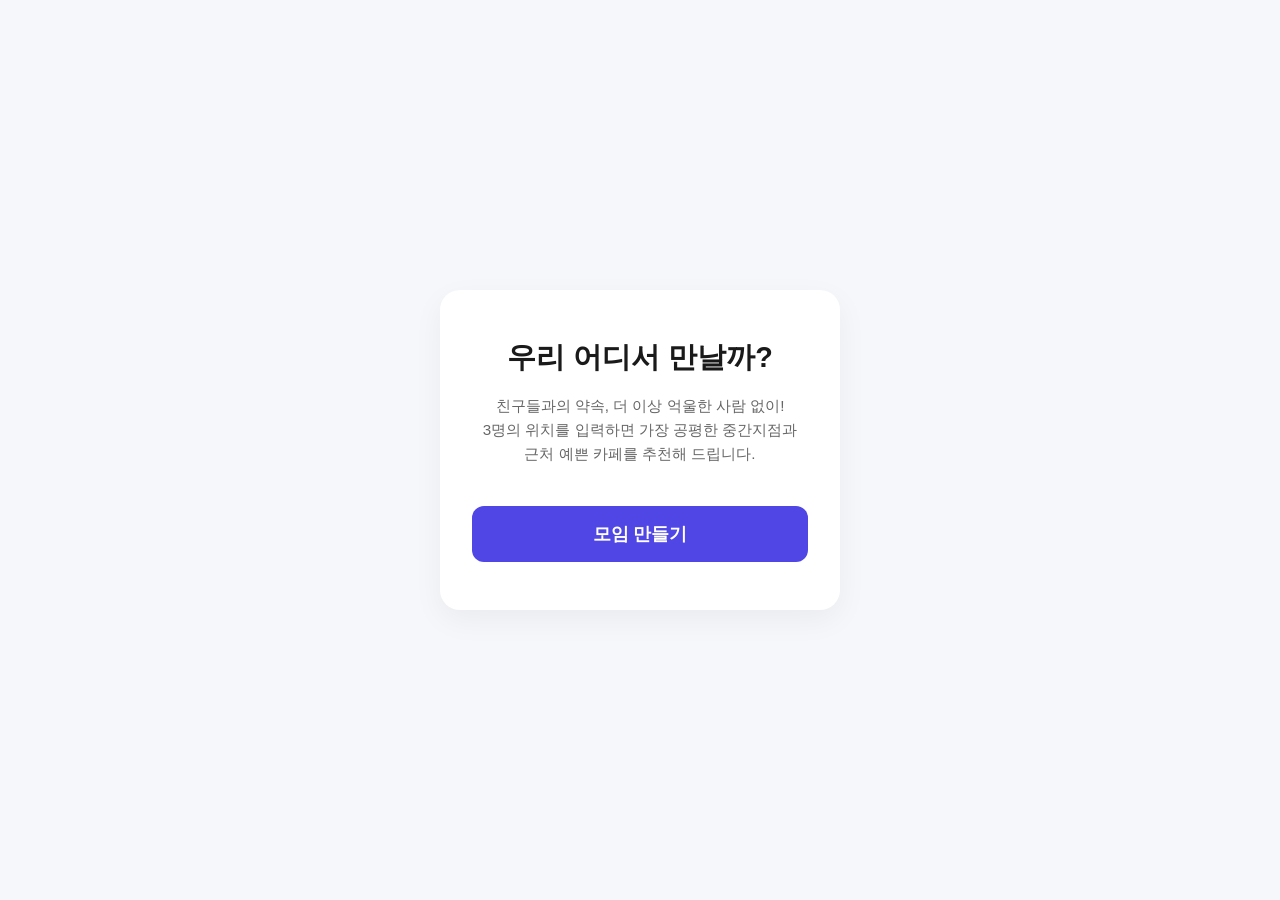
==== frontend/index.html @ 12eb3074 "중복 프로젝트 파일 정리" ====
<!DOCTYPE html>
<html lang="ko">
<head>
    <meta charset="UTF-8">
    <meta name="viewport" content="width=device-width, initial-scale=1.0">
    <title>약속 중간지점 추천 서비스</title>
    <!-- CSS 파일 연결 -->
    <link rel="stylesheet" href="style.css">
</head>
<body>
    <div class="container">
        <!-- 서비스 제목 및 설명 -->
        <header class="header-section">
            <h1 class="title">우리 어디서 만날까?</h1>
            <p class="description">
                친구들과의 약속, 더 이상 억울한 사람 없이!<br>
                3명의 위치를 입력하면 가장 공평한 중간지점과<br>근처 예쁜 카페를 추천해 드립니다.
            </p>
        </header>

        <!-- 모임 만들기 버튼 -->
        <div class="button-section">
            <button id="createRoomBtn" class="create-btn">모임 만들기</button>
        </div>
    </div>

    <!-- 페이지 이동을 위한 자바스크립트 추가 -->
    <script>
        document.getElementById('createRoomBtn').addEventListener('click', function() {
            // page2.html로 이동
            window.location.href = 'page2.html';
        });
    </script>
</body>
</html>
---- frontend/style.css ----
/* 기본 여백 없애기 및 폰트 설정 */
* {
    margin: 0;
    padding: 0;
    box-sizing: border-box;
    font-family: 'Pretendard', -apple-system, BlinkMacSystemFont, 'Segoe UI', Roboto, sans-serif;
}

/* 화면 전체 배경 및 가운데 정렬 */
body {
    background-color: #f5f7fa; /* 아주 연한 회색/파란색 배경 */
    display: flex;
    justify-content: center;
    align-items: center;
    height: 100vh; /* 화면 전체 높이 사용 */
    color: #333;
}

/* 메인 하얀색 박스 디자인 */
.container {
    background-color: #ffffff;
    padding: 3rem 2rem;
    border-radius: 20px; /* 둥근 모서리 */
    box-shadow: 0 10px 30px rgba(0, 0, 0, 0.05); /* 부드러운 그림자 */
    text-align: center;
    max-width: 400px;
    width: 90%;
}

/* 제목 디자인 */
.title {
    font-size: 1.8rem;
    font-weight: 700;
    margin-bottom: 1rem;
    color: #1a1a1a;
}

/* 설명 문구 디자인 */
.description {
    font-size: 0.95rem;
    color: #666;
    line-height: 1.6;
    margin-bottom: 2.5rem;
}

/* 모임 만들기 버튼 디자인 */
.create-btn {
    background-color: #4F46E5; /* 모던한 인디고(파란색) 계열 */
    color: #ffffff;
    border: none;
    padding: 1rem 2rem;
    font-size: 1.1rem;
    font-weight: 600;
    border-radius: 12px;
    width: 100%; /* 박스 가로길이에 꽉 차게 */
    cursor: pointer;
    transition: all 0.2s ease;
}

/* 마우스를 올렸을 때 버튼 효과 */
.create-btn:hover {
    background-color: #4338CA;
    transform: translateY(-2px); /* 살짝 위로 떠오르는 효과 */
    box-shadow: 0 4px 12px rgba(79, 70, 229, 0.3);
}

/* 버튼을 클릭했을 때 효과 */
.create-btn:active {
    transform: translateY(0);
}/* --- 위치 입력 화면 전용 추가 디자인 --- */
.status-bar {
    background-color: #EEF2FF;
    color: #4F46E5;
    padding: 0.5rem 1rem;
    border-radius: 8px;
    font-weight: 600;
    font-size: 0.9rem;
    display: flex;
    justify-content: space-between;
    margin-bottom: 1.5rem;
}

.form-section {
    text-align: left;
}

.input-group {
    margin-bottom: 1.2rem;
}

.input-group label {
    display: block;
    font-size: 0.9rem;
    font-weight: 600;
    color: #374151;
    margin-bottom: 0.5rem;
}

.input-field {
    width: 100%;
    padding: 0.8rem 1rem;
    border: 1px solid #D1D5DB;
    border-radius: 8px;
    font-size: 1rem;
    outline: none;
    transition: border-color 0.2s;
}

.input-field:focus {
    border-color: #4F46E5;
}

.address-search-box {
    display: flex;
    gap: 0.5rem;
}

.address-search-box .input-field {
    flex: 1; /* 남는 공간 다 차지하기 */
    background-color: #F9FAFB;
    cursor: not-allowed;
}

.search-btn {
    background-color: #111827;
    color: white;
    border: none;
    padding: 0 1rem;
    border-radius: 8px;
    font-weight: 600;
    cursor: pointer;
    white-space: nowrap;
}

.search-btn:hover {
    background-color: #374151;
}/* --- 결과 화면(result.html) 전용 추가 디자인 --- */
.result-container {
    max-width: 450px; /* 지도가 들어가서 가로로 살짝 더 넓게 */
    padding: 2rem;
}

/* 지도 영역 박스 디자인 */
.map-wrapper {
    width: 100%;
    height: 250px;
    background-color: #e5e7eb;
    border-radius: 12px;
    margin-bottom: 1.5rem;
    overflow: hidden;
    border: 1px solid #d1d5db;
}

.map-area {
    width: 100%;
    height: 100%;
}

/* 카페 리스트 디자인 */
.sub-title {
    text-align: left;
    font-size: 1.1rem;
    margin-bottom: 1rem;
    color: #1f2937;
    font-weight: 700;
}

.cafe-list-section {
    text-align: left;
    margin-bottom: 2rem;
    max-height: 250px;
    overflow-y: auto; /* 카페가 많아지면 스크롤 생김 */
}

.cafe-item {
    display: flex;
    justify-content: space-between;
    align-items: center;
    padding: 1rem;
    background-color: #f9fafb;
    border-radius: 8px;
    margin-bottom: 0.8rem;
    border: 1px solid #e5e7eb;
    transition: all 0.2s ease;
}

.cafe-item:hover {
    background-color: #EEF2FF;
    border-color: #4F46E5;
    cursor: pointer;
}

.cafe-info h4 {
    font-size: 1rem;
    color: #111827;
    margin-bottom: 0.3rem;
}

.cafe-info p {
    font-size: 0.85rem;
    color: #6b7280;
}

.distance {
    font-size: 0.9rem;
    font-weight: 700;
    color: #4f46e5;
}

/* 하단 버튼 3개 디자인 */
.action-buttons {
    display: flex;
    flex-direction: column;
    gap: 0.7rem;
}

.action-btn {
    padding: 1rem;
    border: none;
    border-radius: 10px;
    font-size: 1rem;
    font-weight: 600;
    cursor: pointer;
    color: white;
    transition: opacity 0.2s;
}

.action-btn:hover {
    opacity: 0.85;
}

/* 교수님 요청 버튼 색상 포인트[cite: 12] */
.kakao-btn {
    background-color: #FEE500;
    color: #191919; /* 카톡 노란색 바탕엔 까만 글씨 */
}

.map-btn {
    background-color: #3B82F6; /* 파란색 */
}

.exit-btn {
    background-color: #EF4444; /* 빨간색 */
}
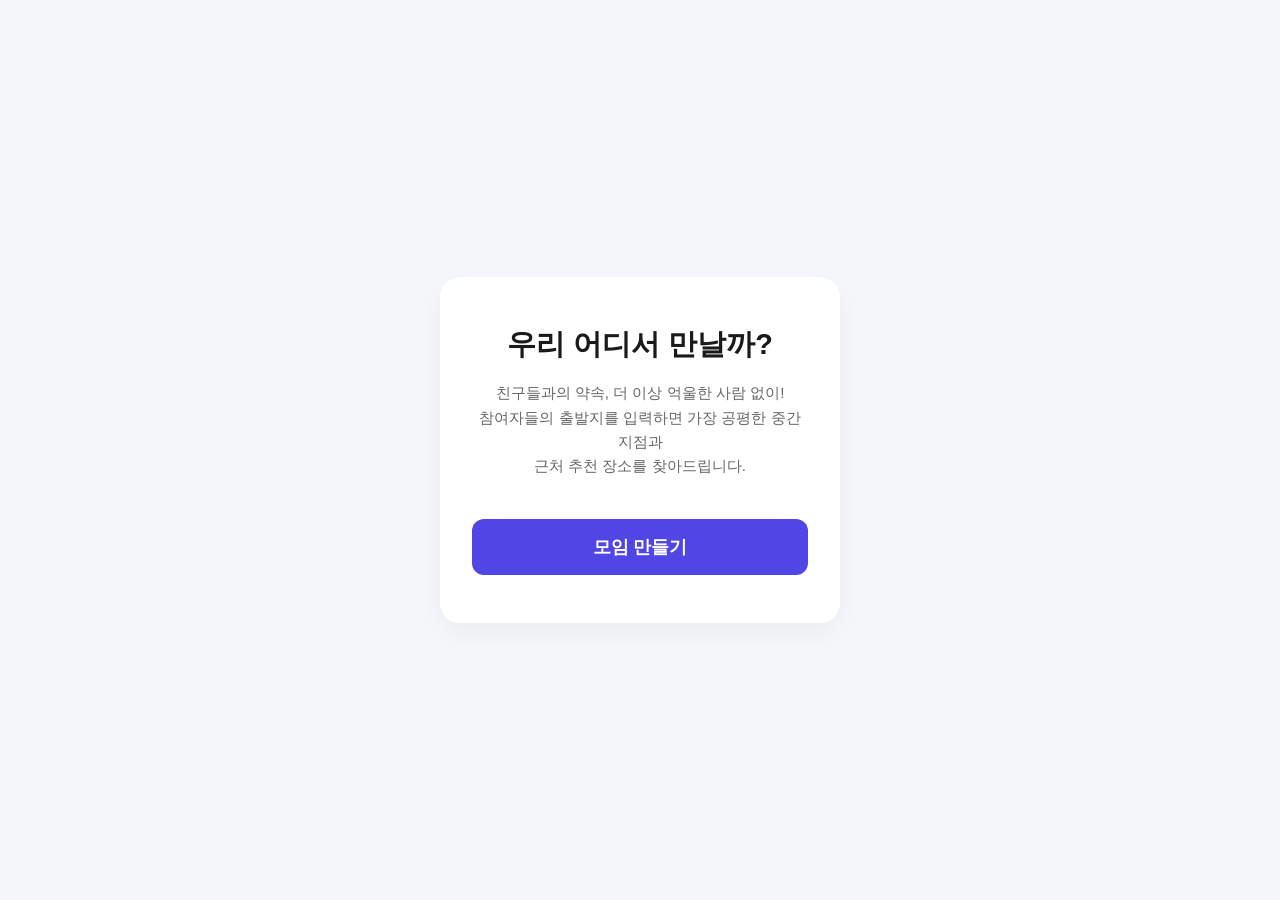
==== commit 81d90f14: "Add files via upload" ====
--- a/frontend/index.html
+++ b/frontend/index.html
@@ -14,22 +14,28 @@
             <h1 class="title">우리 어디서 만날까?</h1>
             <p class="description">
                 친구들과의 약속, 더 이상 억울한 사람 없이!<br>
-                3명의 위치를 입력하면 가장 공평한 중간지점과<br>근처 예쁜 카페를 추천해 드립니다.
+                참여자들의 출발지를 입력하면 가장 공평한 중간지점과<br>근처 추천 장소를 찾아드립니다.
             </p>
         </header>
 
-        <!-- 모임 만들기 버튼 -->
+        <!-- 모임 만들기 및 링크 공유 섹션 -->
         <div class="button-section">
             <button id="createRoomBtn" class="create-btn">모임 만들기</button>
+            
+            <!-- 방 생성 후 활성화될 초대 링크 복사 영역 (평소엔 숨김 처리 등 필요 시 활용) -->
+            <div id="shareSection" class="share-section" style="display: none; margin-top: 15px;">
+                <input type="text" id="inviteLinkInput" readonly placeholder="초대 링크가 생성됩니다." style="padding: 8px; width: 70%;">
+                <button id="copyLinkBtn" class="copy-btn" style="padding: 8px;">링크 복사</button>
+            </div>
         </div>
     </div>
 
-    <!-- 페이지 이동을 위한 자바스크립트 추가 -->
-    <script>
-        document.getElementById('createRoomBtn').addEventListener('click', function() {
-            // page2.html로 이동
-            window.location.href = 'page2.html';
-        });
-    </script>
+    <!-- JavaScript 예시 기능 (동작 테스트용, 필요에 맞게 수정하세요) -->
+    
+    <script src="js/config.js"></script>
+    <script src="js/api.js"></script>
+    <script src="js/kakao.js"></script>
+    <script src="js/common.js"></script>
+    <script src="js/index.js"></script>
 </body>
 </html>
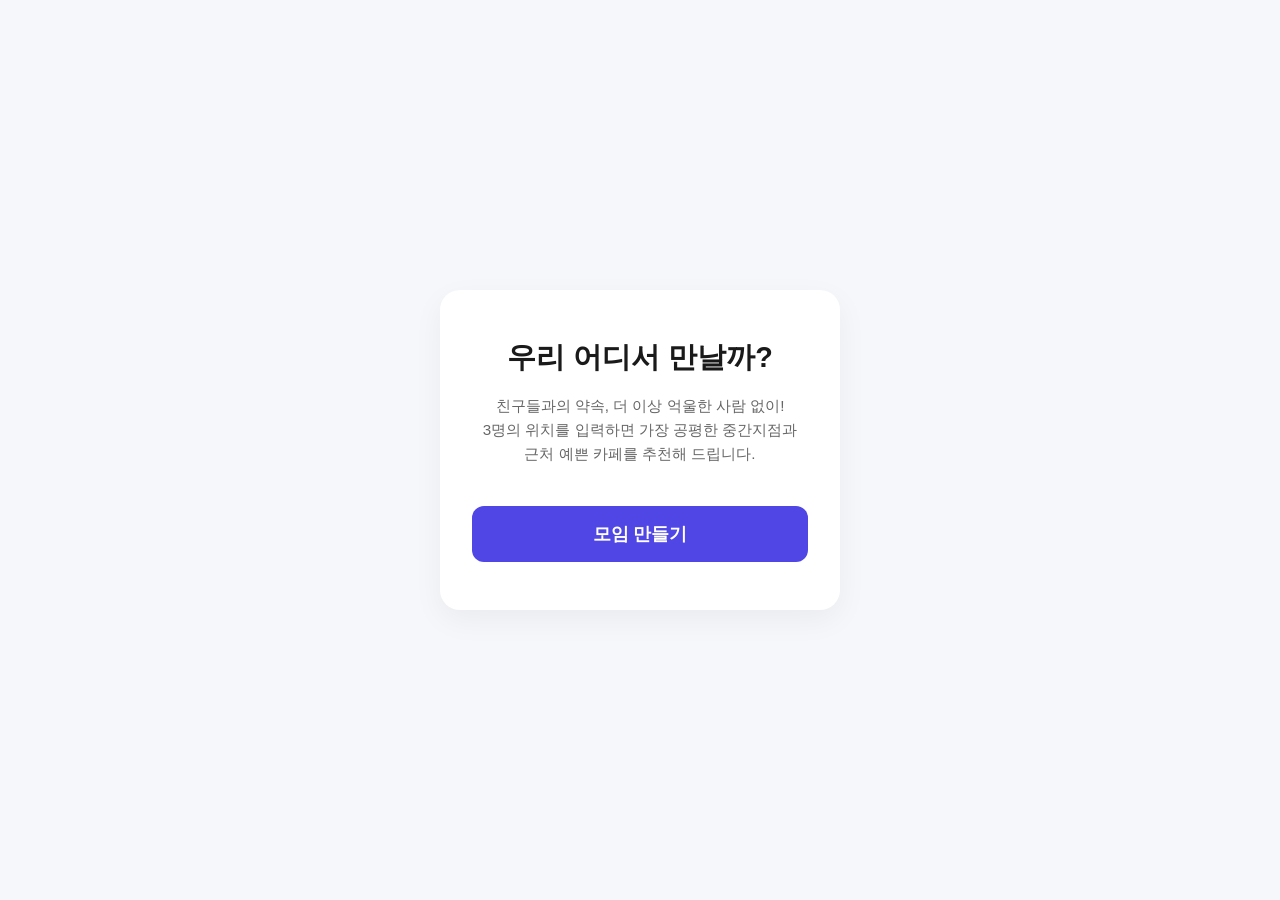
==== commit 41b98d98: "연동완료" ====
--- a/frontend/index.html
+++ b/frontend/index.html
@@ -14,28 +14,22 @@
             <h1 class="title">우리 어디서 만날까?</h1>
             <p class="description">
                 친구들과의 약속, 더 이상 억울한 사람 없이!<br>
-                참여자들의 출발지를 입력하면 가장 공평한 중간지점과<br>근처 추천 장소를 찾아드립니다.
+                3명의 위치를 입력하면 가장 공평한 중간지점과<br>근처 예쁜 카페를 추천해 드립니다.
             </p>
         </header>
 
-        <!-- 모임 만들기 및 링크 공유 섹션 -->
+        <!-- 모임 만들기 버튼 -->
         <div class="button-section">
             <button id="createRoomBtn" class="create-btn">모임 만들기</button>
-            
-            <!-- 방 생성 후 활성화될 초대 링크 복사 영역 (평소엔 숨김 처리 등 필요 시 활용) -->
-            <div id="shareSection" class="share-section" style="display: none; margin-top: 15px;">
-                <input type="text" id="inviteLinkInput" readonly placeholder="초대 링크가 생성됩니다." style="padding: 8px; width: 70%;">
-                <button id="copyLinkBtn" class="copy-btn" style="padding: 8px;">링크 복사</button>
-            </div>
         </div>
     </div>
 
-    <!-- JavaScript 예시 기능 (동작 테스트용, 필요에 맞게 수정하세요) -->
-    
-    <script src="js/config.js"></script>
-    <script src="js/api.js"></script>
-    <script src="js/kakao.js"></script>
-    <script src="js/common.js"></script>
-    <script src="js/index.js"></script>
+    <!-- 페이지 이동을 위한 자바스크립트 추가 -->
+    <script>
+        document.getElementById('createRoomBtn').addEventListener('click', function() {
+            // page2.html로 이동
+            window.location.href = 'page2.html';
+        });
+    </script>
 </body>
-</html>+</html>
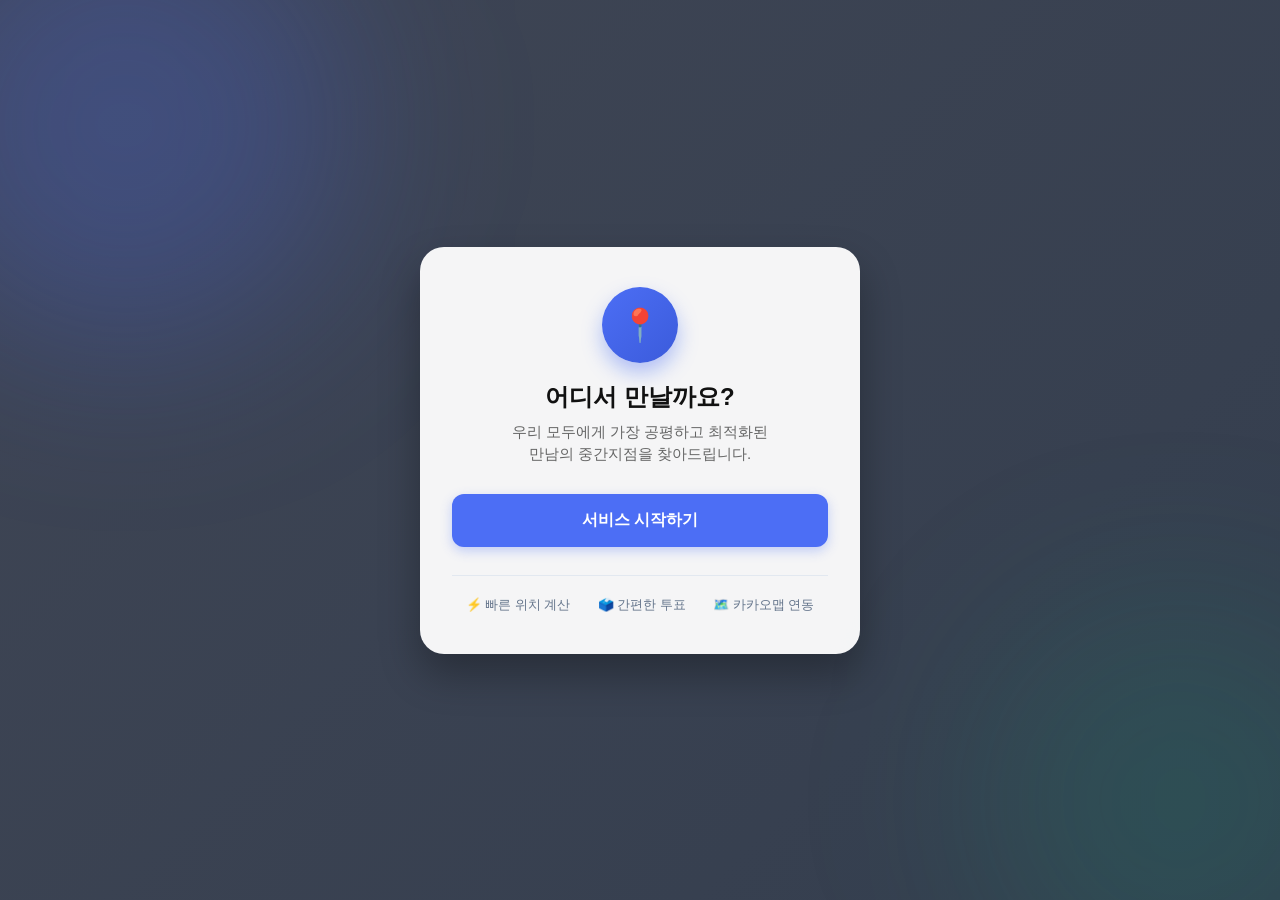
==== commit 57c196e1: "프론트엔드 수정 완료 (역·터미널, 투표 완료 화면, 첫 화면 디자인, 장소 없음 안내)" ====
--- a/frontend/index.html
+++ b/frontend/index.html
@@ -3,33 +3,164 @@
 <head>
     <meta charset="UTF-8">
     <meta name="viewport" content="width=device-width, initial-scale=1.0">
-    <title>약속 중간지점 추천 서비스</title>
-    <!-- CSS 파일 연결 -->
-    <link rel="stylesheet" href="style.css">
+    <title>우리 어디서 만날까? - 중간지점 추천 서비스</title>
+    <style>
+        * {
+            box-sizing: border-box;
+            margin: 0;
+            padding: 0;
+            font-family: 'Apple SD Gothic Neo', 'Malgun Gothic', sans-serif;
+        }
+        html, body {
+            width: 100%;
+            height: 100%;
+        }
+        
+        /* 첫 화면 배경 디자인 개선 (빈 공간을 채우는 그라데이션 & 빛 효과 블러) */
+        .landing-container {
+            width: 100%;
+            height: 100vh;
+            background: linear-gradient(135deg, rgba(15, 23, 42, 0.8), rgba(30, 41, 59, 0.9)), 
+                        url('https://images.unsplash.com/photo-1526778548025-fa2f459cd5c1?auto=format&fit=crop&w=1920&q=80') center/cover no-repeat;
+            display: flex;
+            justify-content: center;
+            align-items: center;
+            padding: 20px;
+            position: relative;
+            overflow: hidden;
+        }
+
+        /* 배경에 은은한 빛 효과(Blob)를 주어 휑한 공간 채우기 */
+        .landing-container::before {
+            content: '';
+            position: absolute;
+            width: 450px;
+            height: 450px;
+            background: rgba(76, 110, 245, 0.25);
+            filter: blur(90px);
+            border-radius: 50%;
+            top: -100px;
+            left: -100px;
+            z-index: 1;
+        }
+        .landing-container::after {
+            content: '';
+            position: absolute;
+            width: 400px;
+            height: 400px;
+            background: rgba(12, 166, 120, 0.15);
+            filter: blur(90px);
+            border-radius: 50%;
+            bottom: -100px;
+            right: -100px;
+            z-index: 1;
+        }
+
+        /* 메인 카드 박스 */
+        .hero-card {
+            position: relative;
+            z-index: 2;
+            background: rgba(255, 255, 255, 0.95);
+            backdrop-filter: blur(12px);
+            padding: 40px 32px;
+            border-radius: 24px;
+            box-shadow: 0 20px 40px rgba(0, 0, 0, 0.3);
+            text-align: center;
+            max-width: 440px;
+            width: 100%;
+        }
+
+        /* 팀 마크 / 로고 스타일 */
+        .team-logo {
+            width: 76px;
+            height: 76px;
+            margin: 0 auto 18px auto;
+            background: linear-gradient(135deg, #4c6ef5, #3b5bdb);
+            border-radius: 50%;
+            display: flex;
+            align-items: center;
+            justify-content: center;
+            color: white;
+            font-size: 32px;
+            box-shadow: 0 10px 20px rgba(76, 110, 245, 0.4);
+        }
+
+        .hero-card h1 {
+            font-size: 24px;
+            color: #111;
+            margin-bottom: 8px;
+            font-weight: 700;
+        }
+
+        .hero-card p {
+            font-size: 15px;
+            color: #666;
+            margin-bottom: 28px;
+            line-height: 1.5;
+        }
+
+        .start-btn {
+            width: 100%;
+            padding: 16px;
+            background-color: #4c6ef5;
+            color: white;
+            border: none;
+            border-radius: 12px;
+            font-size: 16px;
+            font-weight: 600;
+            cursor: pointer;
+            transition: all 0.2s;
+            box-shadow: 0 4px 12px rgba(76, 110, 245, 0.3);
+        }
+        .start-btn:hover {
+            background-color: #3b5bdb;
+            transform: translateY(-2px);
+        }
+
+        /* 하단 빈 공간 채우는 서비스 특징 요약 태그라인 */
+        .hero-features {
+            margin-top: 28px;
+            display: flex;
+            justify-content: space-around;
+            font-size: 13px;
+            color: #64748b;
+            border-top: 1px solid #e2e8f0;
+            padding-top: 20px;
+        }
+        .hero-features span {
+            display: flex;
+            align-items: center;
+            gap: 6px;
+            font-weight: 500;
+        }
+    </style>
 </head>
 <body>
-    <div class="container">
-        <!-- 서비스 제목 및 설명 -->
-        <header class="header-section">
-            <h1 class="title">우리 어디서 만날까?</h1>
-            <p class="description">
-                친구들과의 약속, 더 이상 억울한 사람 없이!<br>
-                3명의 위치를 입력하면 가장 공평한 중간지점과<br>근처 예쁜 카페를 추천해 드립니다.
-            </p>
-        </header>
 
-        <!-- 모임 만들기 버튼 -->
-        <div class="button-section">
-            <button id="createRoomBtn" class="create-btn">모임 만들기</button>
+    <div class="landing-container">
+        <div class="hero-card">
+            <!-- 팀 마크 (이모지나 로고 이미지로 대체 가능) -->
+            <div class="team-logo">📍</div>
+            
+            <h1>어디서 만날까요?</h1>
+            <p>우리 모두에게 가장 공평하고 최적화된<br>만남의 중간지점을 찾아드립니다.</p>
+
+            <button class="start-btn" onclick="startApp()">서비스 시작하기</button>
+
+            <!-- 빈 공간을 채워주는 하단 부가 요소 -->
+            <div class="hero-features">
+                <span>⚡ 빠른 위치 계산</span>
+                <span>🗳️ 간편한 투표</span>
+                <span>🗺️ 카카오맵 연동</span>
+            </div>
         </div>
     </div>
 
-    <!-- 페이지 이동을 위한 자바스크립트 추가 -->
     <script>
-        document.getElementById('createRoomBtn').addEventListener('click', function() {
-            // page2.html로 이동
-            window.location.href = 'page2.html';
-        });
+        function startApp() {
+            // 다음 카테고리/투표 화면(예: main.html)으로 이동
+            location.href = 'index_vote.html'; 
+        }
     </script>
 </body>
-</html>
+</html>
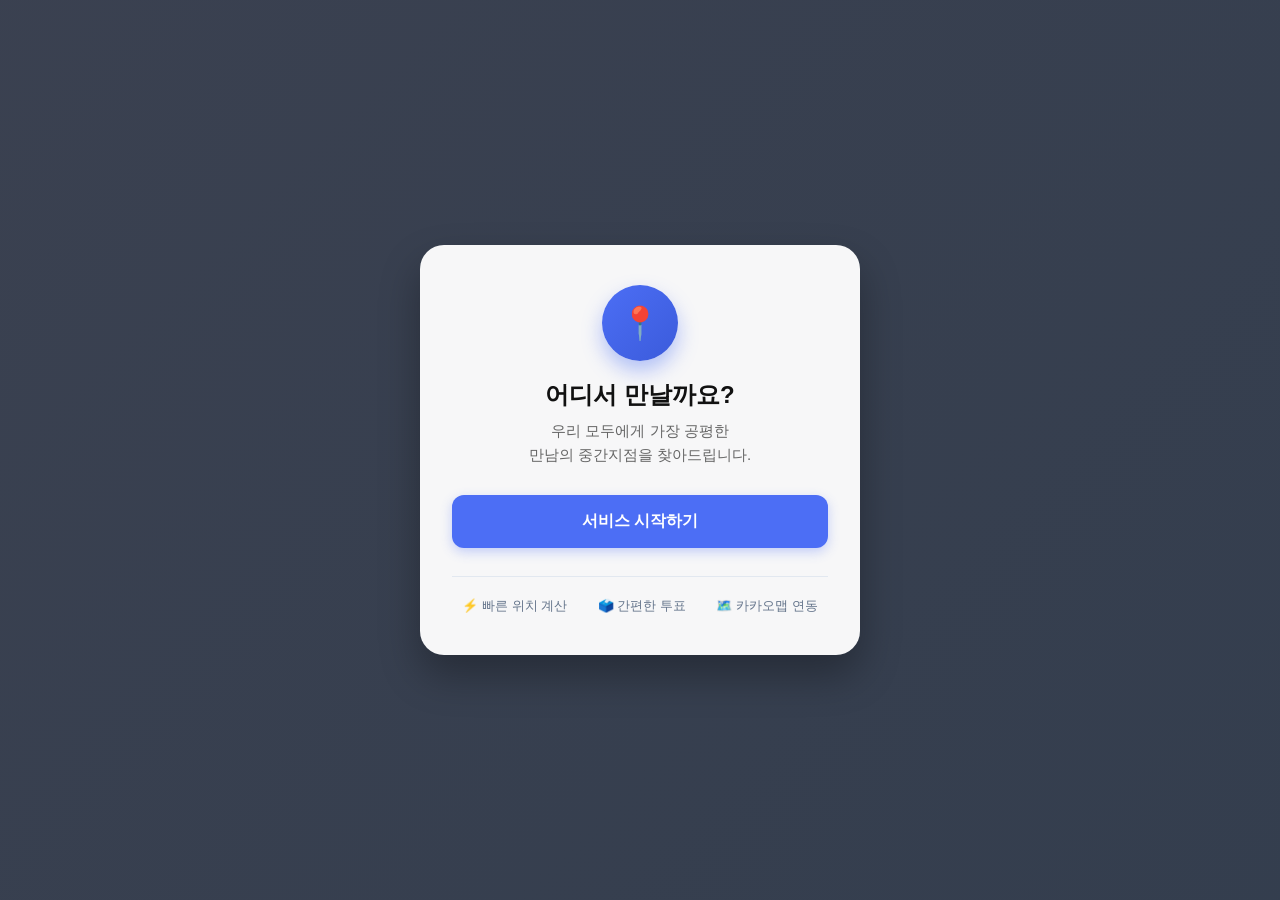
==== commit ee4ddd01: "투표 API 다인 동시 투표 대응, 최다 득표 장소 조회, 결과 페이지 오류 수정" ====
--- a/frontend/index.html
+++ b/frontend/index.html
@@ -13,54 +13,20 @@
         }
         html, body {
             width: 100%;
-            height: 100%;
+            min-height: 100%;
         }
-        
-        /* 첫 화면 배경 디자인 개선 (빈 공간을 채우는 그라데이션 & 빛 효과 블러) */
         .landing-container {
-            width: 100%;
-            height: 100vh;
-            background: linear-gradient(135deg, rgba(15, 23, 42, 0.8), rgba(30, 41, 59, 0.9)), 
-                        url('https://images.unsplash.com/photo-1526778548025-fa2f459cd5c1?auto=format&fit=crop&w=1920&q=80') center/cover no-repeat;
+            min-height: 100vh;
+            background:
+                linear-gradient(135deg, rgba(15, 23, 42, 0.82), rgba(30, 41, 59, 0.9)),
+                url('https://images.unsplash.com/photo-1526778548025-fa2f459cd5c1?auto=format&fit=crop&w=1920&q=80') center/cover no-repeat;
             display: flex;
             justify-content: center;
             align-items: center;
             padding: 20px;
-            position: relative;
-            overflow: hidden;
         }
-
-        /* 배경에 은은한 빛 효과(Blob)를 주어 휑한 공간 채우기 */
-        .landing-container::before {
-            content: '';
-            position: absolute;
-            width: 450px;
-            height: 450px;
-            background: rgba(76, 110, 245, 0.25);
-            filter: blur(90px);
-            border-radius: 50%;
-            top: -100px;
-            left: -100px;
-            z-index: 1;
-        }
-        .landing-container::after {
-            content: '';
-            position: absolute;
-            width: 400px;
-            height: 400px;
-            background: rgba(12, 166, 120, 0.15);
-            filter: blur(90px);
-            border-radius: 50%;
-            bottom: -100px;
-            right: -100px;
-            z-index: 1;
-        }
-
-        /* 메인 카드 박스 */
         .hero-card {
-            position: relative;
-            z-index: 2;
-            background: rgba(255, 255, 255, 0.95);
+            background: rgba(255, 255, 255, 0.96);
             backdrop-filter: blur(12px);
             padding: 40px 32px;
             border-radius: 24px;
@@ -69,12 +35,10 @@
             max-width: 440px;
             width: 100%;
         }
-
-        /* 팀 마크 / 로고 스타일 */
         .team-logo {
             width: 76px;
             height: 76px;
-            margin: 0 auto 18px auto;
+            margin: 0 auto 18px;
             background: linear-gradient(135deg, #4c6ef5, #3b5bdb);
             border-radius: 50%;
             display: flex;
@@ -84,21 +48,18 @@
             font-size: 32px;
             box-shadow: 0 10px 20px rgba(76, 110, 245, 0.4);
         }
-
         .hero-card h1 {
             font-size: 24px;
             color: #111;
             margin-bottom: 8px;
             font-weight: 700;
         }
-
         .hero-card p {
             font-size: 15px;
             color: #666;
             margin-bottom: 28px;
-            line-height: 1.5;
+            line-height: 1.6;
         }
-
         .start-btn {
             width: 100%;
             padding: 16px;
@@ -109,19 +70,22 @@
             font-size: 16px;
             font-weight: 600;
             cursor: pointer;
-            transition: all 0.2s;
+            transition: transform 0.2s, background-color 0.2s;
             box-shadow: 0 4px 12px rgba(76, 110, 245, 0.3);
         }
         .start-btn:hover {
             background-color: #3b5bdb;
             transform: translateY(-2px);
         }
-
-        /* 하단 빈 공간 채우는 서비스 특징 요약 태그라인 */
+        .start-btn:focus-visible {
+            outline: 3px solid #93c5fd;
+            outline-offset: 3px;
+        }
         .hero-features {
             margin-top: 28px;
             display: flex;
             justify-content: space-around;
+            gap: 10px;
             font-size: 13px;
             color: #64748b;
             border-top: 1px solid #e2e8f0;
@@ -132,35 +96,33 @@
             align-items: center;
             gap: 6px;
             font-weight: 500;
+            white-space: nowrap;
+        }
+        @media (max-width: 420px) {
+            .hero-card { padding: 32px 20px; }
+            .hero-features { flex-direction: column; align-items: center; }
         }
     </style>
 </head>
 <body>
-
-    <div class="landing-container">
-        <div class="hero-card">
-            <!-- 팀 마크 (이모지나 로고 이미지로 대체 가능) -->
-            <div class="team-logo">📍</div>
-            
-            <h1>어디서 만날까요?</h1>
-            <p>우리 모두에게 가장 공평하고 최적화된<br>만남의 중간지점을 찾아드립니다.</p>
-
-            <button class="start-btn" onclick="startApp()">서비스 시작하기</button>
-
-            <!-- 빈 공간을 채워주는 하단 부가 요소 -->
-            <div class="hero-features">
+    <main class="landing-container">
+        <section class="hero-card" aria-labelledby="page-title">
+            <div class="team-logo" aria-hidden="true">📍</div>
+            <h1 id="page-title">어디서 만날까요?</h1>
+            <p>우리 모두에게 가장 공평한<br>만남의 중간지점을 찾아드립니다.</p>
+            <button class="start-btn" type="button" onclick="startApp()">서비스 시작하기</button>
+            <div class="hero-features" aria-label="서비스 특징">
                 <span>⚡ 빠른 위치 계산</span>
                 <span>🗳️ 간편한 투표</span>
                 <span>🗺️ 카카오맵 연동</span>
             </div>
-        </div>
-    </div>
-
+        </section>
+    </main>
     <script>
         function startApp() {
-            // 다음 카테고리/투표 화면(예: main.html)으로 이동
-            location.href = 'index_vote.html'; 
+            // 방 생성 및 링크 복사 화면으로 이동합니다.
+            location.href = 'page2.html';
         }
     </script>
 </body>
-</html>+</html>
